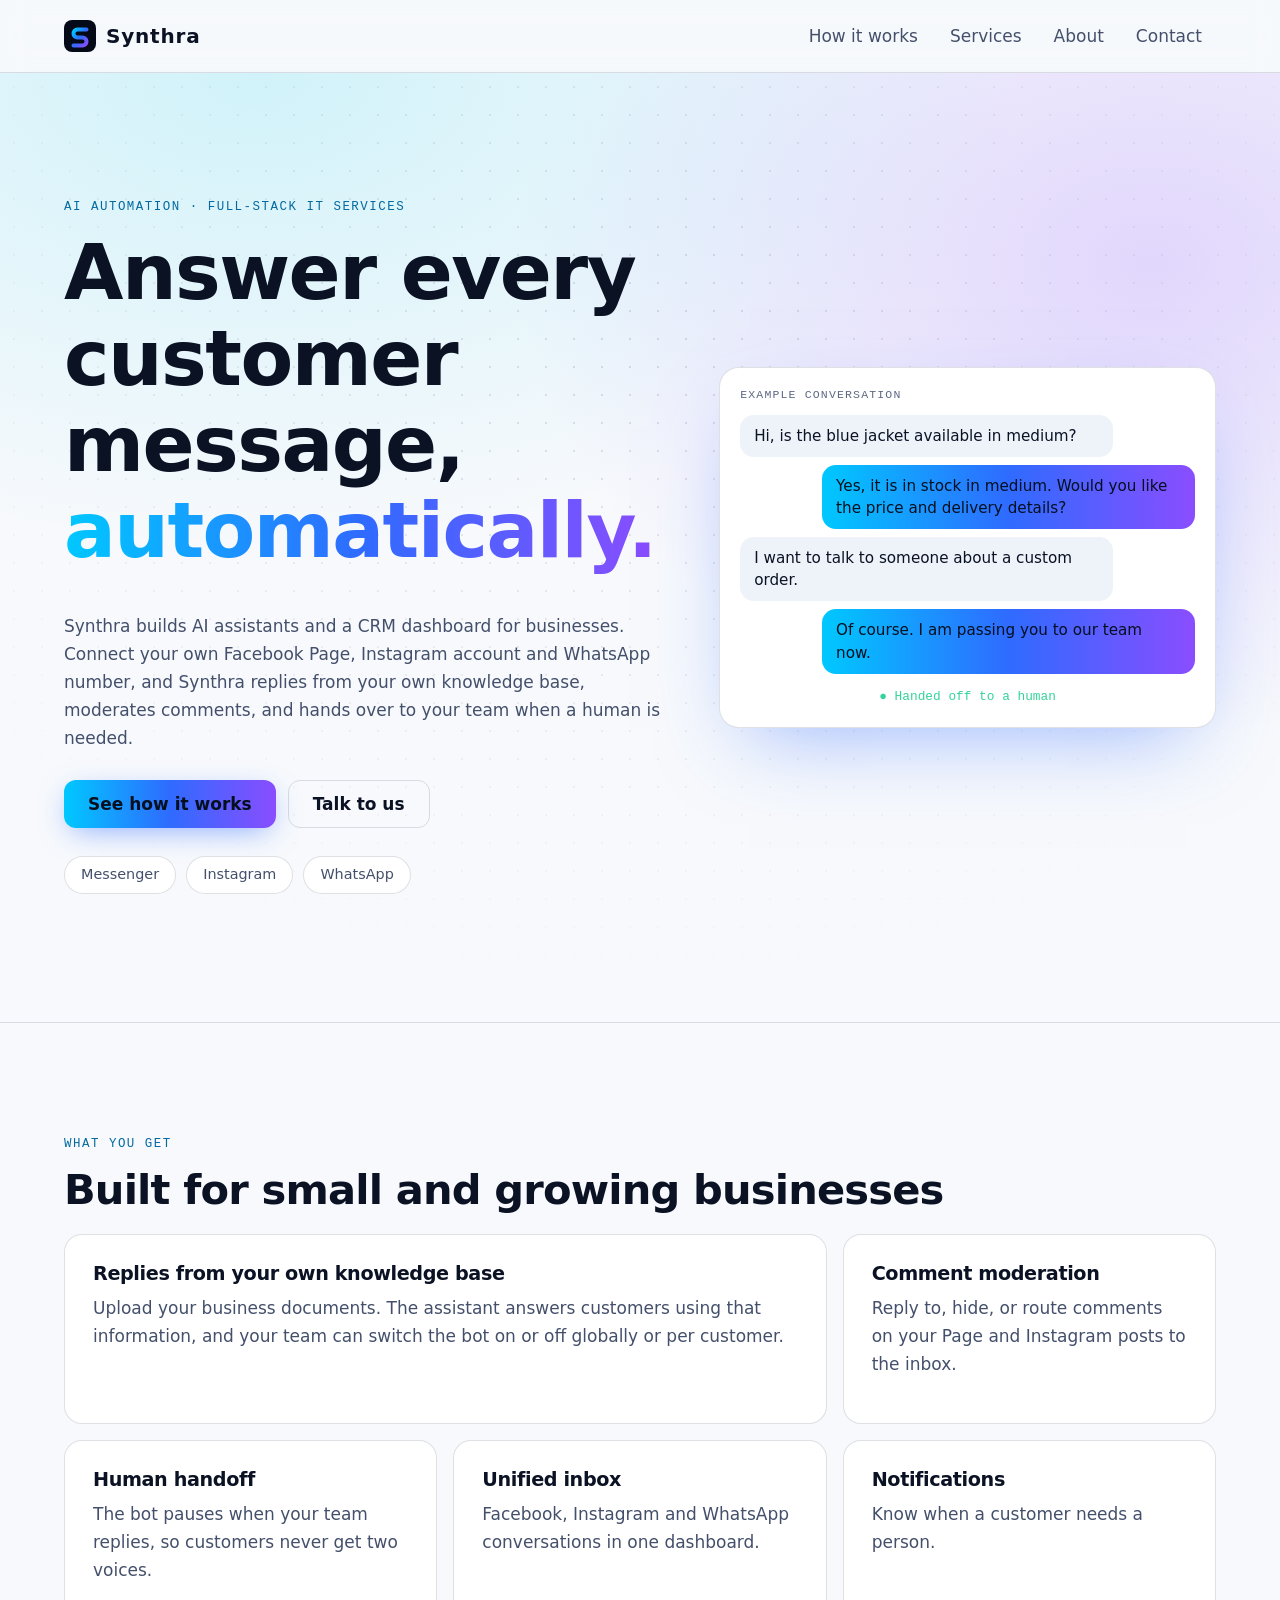
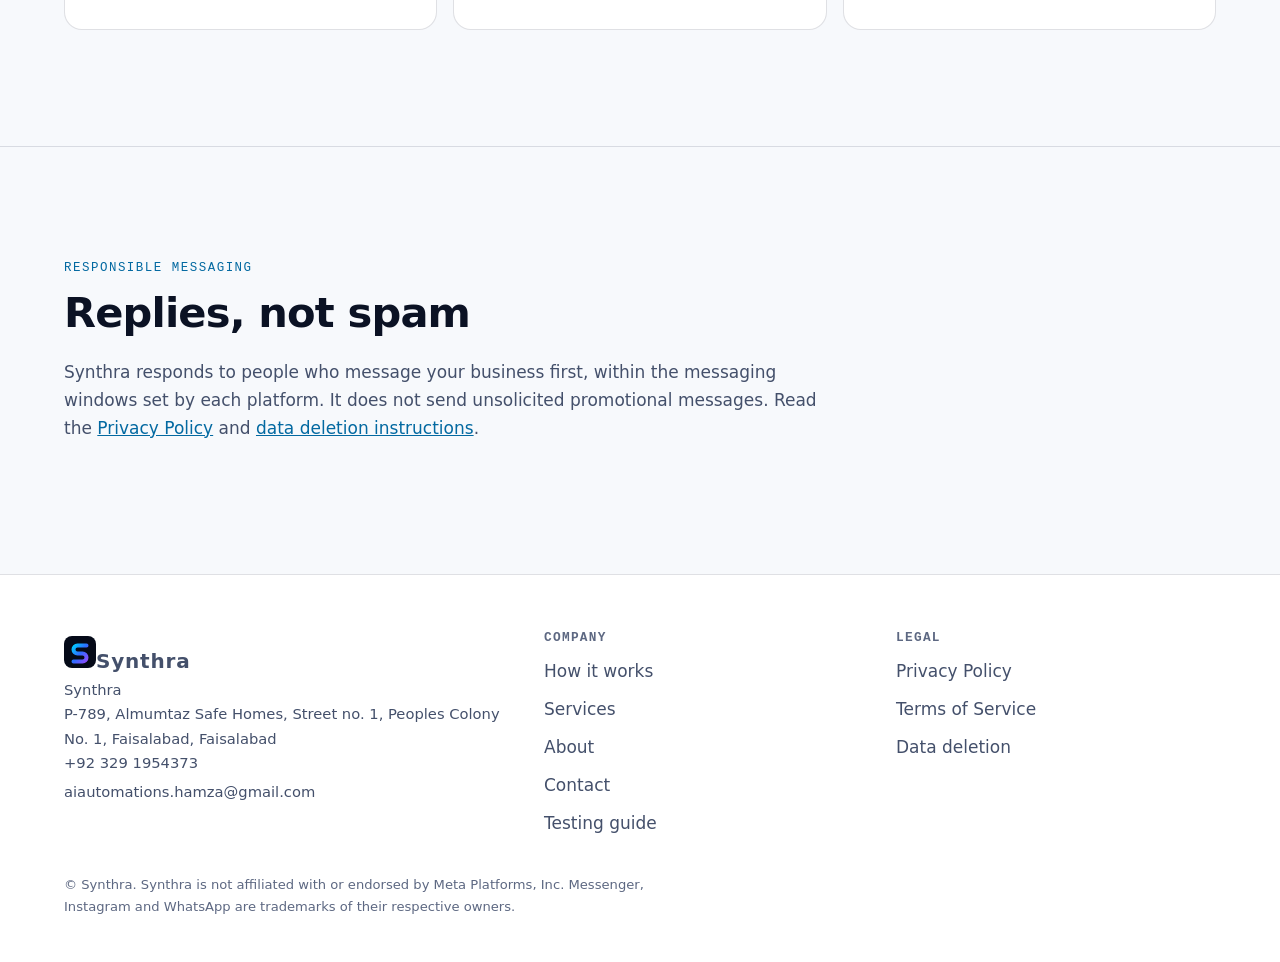
==== index.html @ 32a6c21f "First Commit" ====
<!doctype html><html lang="en"><head><meta charset="utf-8"><meta name="viewport" content="width=device-width,initial-scale=1"><title>Synthra | AI customer messaging for Messenger, Instagram and WhatsApp</title><meta name="description" content="Synthra builds AI assistants and CRM tools that help businesses answer customer messages and moderate comments on Facebook, Instagram and WhatsApp."><link rel="canonical" href="https://www.synthra.online/"><link rel="icon" href="assets/logo.svg" type="image/svg+xml"><link rel="stylesheet" href="assets/styles.css">
<script type="application/ld+json">{"@context":"https://schema.org","@type":"Organization","name":"Synthra","legalName":"Synthra","url":"https://www.synthra.online","logo":"https://www.synthra.online/assets/logo.svg","email":"aiautomations.hamza@gmail.com","telephone":"+92 329 1954373","address":{"@type":"PostalAddress","streetAddress":"P-789, Almumtaz Safe Homes, Street no. 1, Peoples Colony No. 1","addressLocality":"Faisalabad","addressCountry":"PK"}}</script></head><body>
<a class="skip" href="#main">Skip to content</a>
<header class="hd"><div class="w nav"><a class="brand" href="index.html"><img src="assets/logo.svg" alt="" width="32" height="32">Synthra</a><nav aria-label="Main"><a href="how-it-works.html">How it works</a><a href="services.html">Services</a><a href="about.html">About</a><a href="contact.html">Contact</a></nav></div></header>
<main id="main">
<section class="hero"><div class="w"><div>
<span class="eyebrow">AI automation · Full-stack IT services</span>
<h1>Answer every customer message, <span class="grad">automatically.</span></h1>
<p>Synthra builds AI assistants and a CRM dashboard for businesses. Connect your own Facebook Page, Instagram account and WhatsApp number, and Synthra replies from your own knowledge base, moderates comments, and hands over to your team when a human is needed.</p>
<div class="cta"><a class="btn p" href="how-it-works.html">See how it works</a><a class="btn" href="contact.html">Talk to us</a></div>
<div class="chan" aria-label="Supported channels"><span>Messenger</span><span>Instagram</span><span>WhatsApp</span></div></div>
<div class="chat" role="img" aria-label="Example conversation between a customer and a business assistant"><small>Example conversation</small>
<div class="m u">Hi, is the blue jacket available in medium?</div>
<div class="m a">Yes, it is in stock in medium. Would you like the price and delivery details?</div>
<div class="m u">I want to talk to someone about a custom order.</div>
<div class="m a">Of course. I am passing you to our team now.</div>
<div class="note">● Handed off to a human</div></div></div></section>
<section class="sec"><div class="w"><span class="eyebrow">What you get</span><h2>Built for small and growing businesses</h2>
<div class="bento">
<div class="card wide"><h3>Replies from your own knowledge base</h3><p>Upload your business documents. The assistant answers customers using that information, and your team can switch the bot on or off globally or per customer.</p></div>
<div class="card"><h3>Comment moderation</h3><p>Reply to, hide, or route comments on your Page and Instagram posts to the inbox.</p></div>
<div class="card"><h3>Human handoff</h3><p>The bot pauses when your team replies, so customers never get two voices.</p></div>
<div class="card"><h3>Unified inbox</h3><p>Facebook, Instagram and WhatsApp conversations in one dashboard.</p></div>
<div class="card"><h3>Notifications</h3><p>Know when a customer needs a person.</p></div></div></div></section>
<section class="sec"><div class="w"><span class="eyebrow">Responsible messaging</span><h2>Replies, not spam</h2>
<p>Synthra responds to people who message your business first, within the messaging windows set by each platform. It does not send unsolicited promotional messages. Read the <a href="privacy.html">Privacy Policy</a> and <a href="data-deletion.html">data deletion instructions</a>.</p></div></section>
</main>
<footer class="ft"><div class="w"><div class="cols"><div><a class="brand" href="index.html"><img src="assets/logo.svg" alt="" width="32" height="32">Synthra</a><address>Synthra<br>P-789, Almumtaz Safe Homes, Street no. 1, Peoples Colony No. 1, Faisalabad, Faisalabad<br>+92 329 1954373<br><a href="mailto:aiautomations.hamza@gmail.com">aiautomations.hamza@gmail.com</a></address></div><div><h3>Company</h3><a href="how-it-works.html">How it works</a><a href="services.html">Services</a><a href="about.html">About</a><a href="contact.html">Contact</a><a href="testing.html">Testing guide</a></div><div><h3>Legal</h3><a href="privacy.html">Privacy Policy</a><a href="terms.html">Terms of Service</a><a href="data-deletion.html">Data deletion</a></div></div>
<p class="fine">© Synthra. Synthra is not affiliated with or endorsed by Meta Platforms, Inc. Messenger, Instagram and WhatsApp are trademarks of their respective owners.</p></div></footer></body></html>
---- assets/styles.css ----
:root{--bg:#050A18;--s:#0A1124;--r:#101A33;--b:rgba(255,255,255,.09);--t:#F5F7FB;--t2:#A8B3CC;--t3:#7C879F;--c:#22D3EE;--v:#8A6BFF;--ok:#34D399;--g:linear-gradient(90deg,#00C8FF,#2F6BFF 50%,#8A4DFF);color-scheme:dark}
@media(prefers-color-scheme:light){:root{--bg:#F7F9FC;--s:#fff;--r:#EEF2F9;--b:rgba(10,20,50,.13);--t:#0B1224;--t2:#44506B;--t3:#5D6882;--c:#0369A1;--v:#5B3FD6;color-scheme:light}}
*{box-sizing:border-box}html{scroll-behavior:smooth}
body{margin:0;background:var(--bg);color:var(--t);font:17px/1.65 Inter,Geist,system-ui,-apple-system,"Segoe UI",Roboto,sans-serif;-webkit-font-smoothing:antialiased}
a{color:var(--c)}a:focus-visible,summary:focus-visible{outline:2px solid var(--c);outline-offset:3px;border-radius:6px}
h1,h2,h3{font-family:"Space Grotesk",Sora,Inter,system-ui,sans-serif;letter-spacing:-.02em;line-height:1.12;margin:0 0 .5em}
h1{font-size:clamp(2.5rem,6vw,4.8rem)}h2{font-size:clamp(1.7rem,3.4vw,2.6rem)}h3{font-size:1.2rem}
p{margin:0 0 1em;color:var(--t2);max-width:70ch}
.w{max-width:1200px;margin:0 auto;padding:0 24px}
.grad{background:var(--g);-webkit-background-clip:text;background-clip:text;color:transparent}
.eyebrow{font:500 .78rem/1 "JetBrains Mono",ui-monospace,Menlo,monospace;letter-spacing:.12em;text-transform:uppercase;color:var(--c);margin-bottom:16px;display:block}
.skip{position:absolute;left:-999px}.skip:focus{left:12px;top:12px;background:var(--s);padding:8px 14px;z-index:99}
.hd{position:sticky;top:0;z-index:20;background:color-mix(in srgb,var(--bg) 78%,transparent);backdrop-filter:blur(14px);border-bottom:1px solid var(--b)}
.nav{display:flex;align-items:center;justify-content:space-between;gap:12px 24px;flex-wrap:wrap;padding-top:12px;padding-bottom:12px}
.brand{display:flex;align-items:center;gap:10px;font:700 1.25rem "Space Grotesk",system-ui,sans-serif;color:var(--t);text-decoration:none;letter-spacing:.04em}
.nav nav{display:flex;gap:4px;flex-wrap:wrap}.nav nav a{color:var(--t2);text-decoration:none;padding:10px 14px;border-radius:10px;min-height:44px}
.nav nav a:hover{color:var(--t);background:var(--r)}
.btn{display:inline-flex;align-items:center;justify-content:center;min-height:48px;padding:0 24px;border-radius:12px;font-weight:600;text-decoration:none;border:1px solid var(--b);color:var(--t);background:transparent;transition:transform .2s ease-out,box-shadow .2s ease-out}
.btn:hover{transform:translateY(-2px)}.btn.p{background:var(--g);color:#04101F;border:0;box-shadow:0 8px 30px -8px rgba(47,107,255,.6)}
.cta{display:flex;gap:12px;flex-wrap:wrap;margin-top:28px}
.sec{padding:clamp(64px,9vw,120px) 0;border-top:1px solid var(--b)}
.hero{position:relative;overflow:hidden;padding:clamp(64px,10vw,128px) 0;border:0;background:radial-gradient(60% 50% at 20% 0%,rgba(34,211,238,.18),transparent),radial-gradient(50% 50% at 90% 20%,rgba(138,77,255,.2),transparent)}
.hero:before{content:"";position:absolute;inset:0;background-image:radial-gradient(var(--b) 1px,transparent 1px);background-size:28px 28px;-webkit-mask:radial-gradient(70% 70% at 50% 30%,#000,transparent);mask:radial-gradient(70% 70% at 50% 30%,#000,transparent)}
.hero .w{position:relative;display:grid;grid-template-columns:1.1fr .9fr;gap:48px;align-items:center}
.card{background:var(--s);border:1px solid var(--b);border-radius:18px;padding:28px;transition:transform .2s ease-out,border-color .2s}
.card:hover{transform:translateY(-3px);border-color:rgba(34,211,238,.4)}
.bento{display:grid;grid-template-columns:repeat(3,1fr);gap:16px}.bento .wide{grid-column:span 2}
.chan{display:flex;gap:10px;flex-wrap:wrap;margin-top:28px}.chan span{border:1px solid var(--b);border-radius:999px;padding:6px 16px;color:var(--t2);font-size:.9rem;background:var(--s)}
.chat{background:var(--s);border:1px solid var(--b);border-radius:20px;padding:20px;box-shadow:0 30px 80px -30px rgba(47,107,255,.5)}
.chat small{display:block;font:500 .72rem "JetBrains Mono",monospace;letter-spacing:.1em;text-transform:uppercase;color:var(--t3);margin-bottom:14px}
.m{max-width:82%;padding:10px 14px;border-radius:14px;margin:8px 0;font-size:.95rem;line-height:1.45}
.m.u{background:var(--r);color:var(--t)}.m.a{margin-left:auto;background:var(--g);color:#04101F}
.note{font-size:.8rem;color:var(--ok);text-align:center;margin-top:12px;font-family:"JetBrains Mono",monospace}
.steps{display:grid;grid-template-columns:repeat(4,1fr);gap:16px;counter-reset:s;padding:0;list-style:none}
.steps li{counter-increment:s}.steps li:before{content:"0" counter(s) " /";font:500 .8rem "JetBrains Mono",monospace;color:var(--c);display:block;margin-bottom:10px}
.price{display:grid;grid-template-columns:repeat(3,1fr);gap:16px}.price .hot{border-color:var(--c);box-shadow:0 0 0 1px var(--c)}
.amt{font:700 2rem "Space Grotesk",sans-serif;font-variant-numeric:tabular-nums;color:var(--t)}
ul.f{padding-left:1.1em;color:var(--t2)}ul.f li{margin:.3em 0}
.tw{overflow-x:auto;border:1px solid var(--b);border-radius:14px}table{border-collapse:collapse;width:100%;min-width:560px}
th,td{padding:12px 16px;text-align:left;border-bottom:1px solid var(--b);color:var(--t2)}th{color:var(--t);background:var(--s);position:sticky;top:0}
.legal{background:var(--bg);padding:56px 0}.legal .w{max-width:820px}.legal h2{font-size:1.5rem;margin-top:2em;padding-top:.5em}
.legal p,.legal li{color:var(--t2);font-size:1rem}.chip{display:inline-block;border:1px solid var(--b);border-radius:999px;padding:4px 12px;font-size:.8rem;margin:0 8px 8px 0;color:var(--t3)}
.toc{background:var(--s);border:1px solid var(--b);border-radius:14px;padding:16px 24px;margin:24px 0}.toc a{display:inline-block;margin:4px 14px 4px 0}
details{border:1px solid var(--b);border-radius:12px;padding:14px 18px;margin:10px 0;background:var(--s)}summary{cursor:pointer;font-weight:600}
label{display:block;font-weight:600;margin:16px 0 6px}input,textarea{width:100%;min-height:48px;padding:12px;border-radius:10px;border:1px solid var(--b);background:var(--s);color:var(--t);font:inherit}
.ft{border-top:1px solid var(--b);background:var(--s);padding:56px 0 32px;margin-top:0}.ft .cols{display:grid;grid-template-columns:1.4fr 1fr 1fr;gap:32px}
.ft h3{font-size:.8rem;font-family:"JetBrains Mono",monospace;letter-spacing:.1em;text-transform:uppercase;color:var(--t3)}
.ft a{display:block;color:var(--t2);text-decoration:none;padding:5px 0}.ft p,.ft address{font-size:.92rem;font-style:normal;color:var(--t2)}.ft .fine{margin-top:32px;font-size:.82rem;color:var(--t3)}
@media(max-width:860px){.hero .w,.bento,.price,.steps,.ft .cols{grid-template-columns:1fr}.bento .wide{grid-column:auto}}
@media(prefers-reduced-motion:no-preference){.hero{animation:glow 14s ease-in-out infinite alternate}@keyframes glow{to{background-position:6% 4%,94% 12%}}}
@media print{.hd,.ft,.toc{display:none}body{background:#fff;color:#000}p,li{color:#000}}
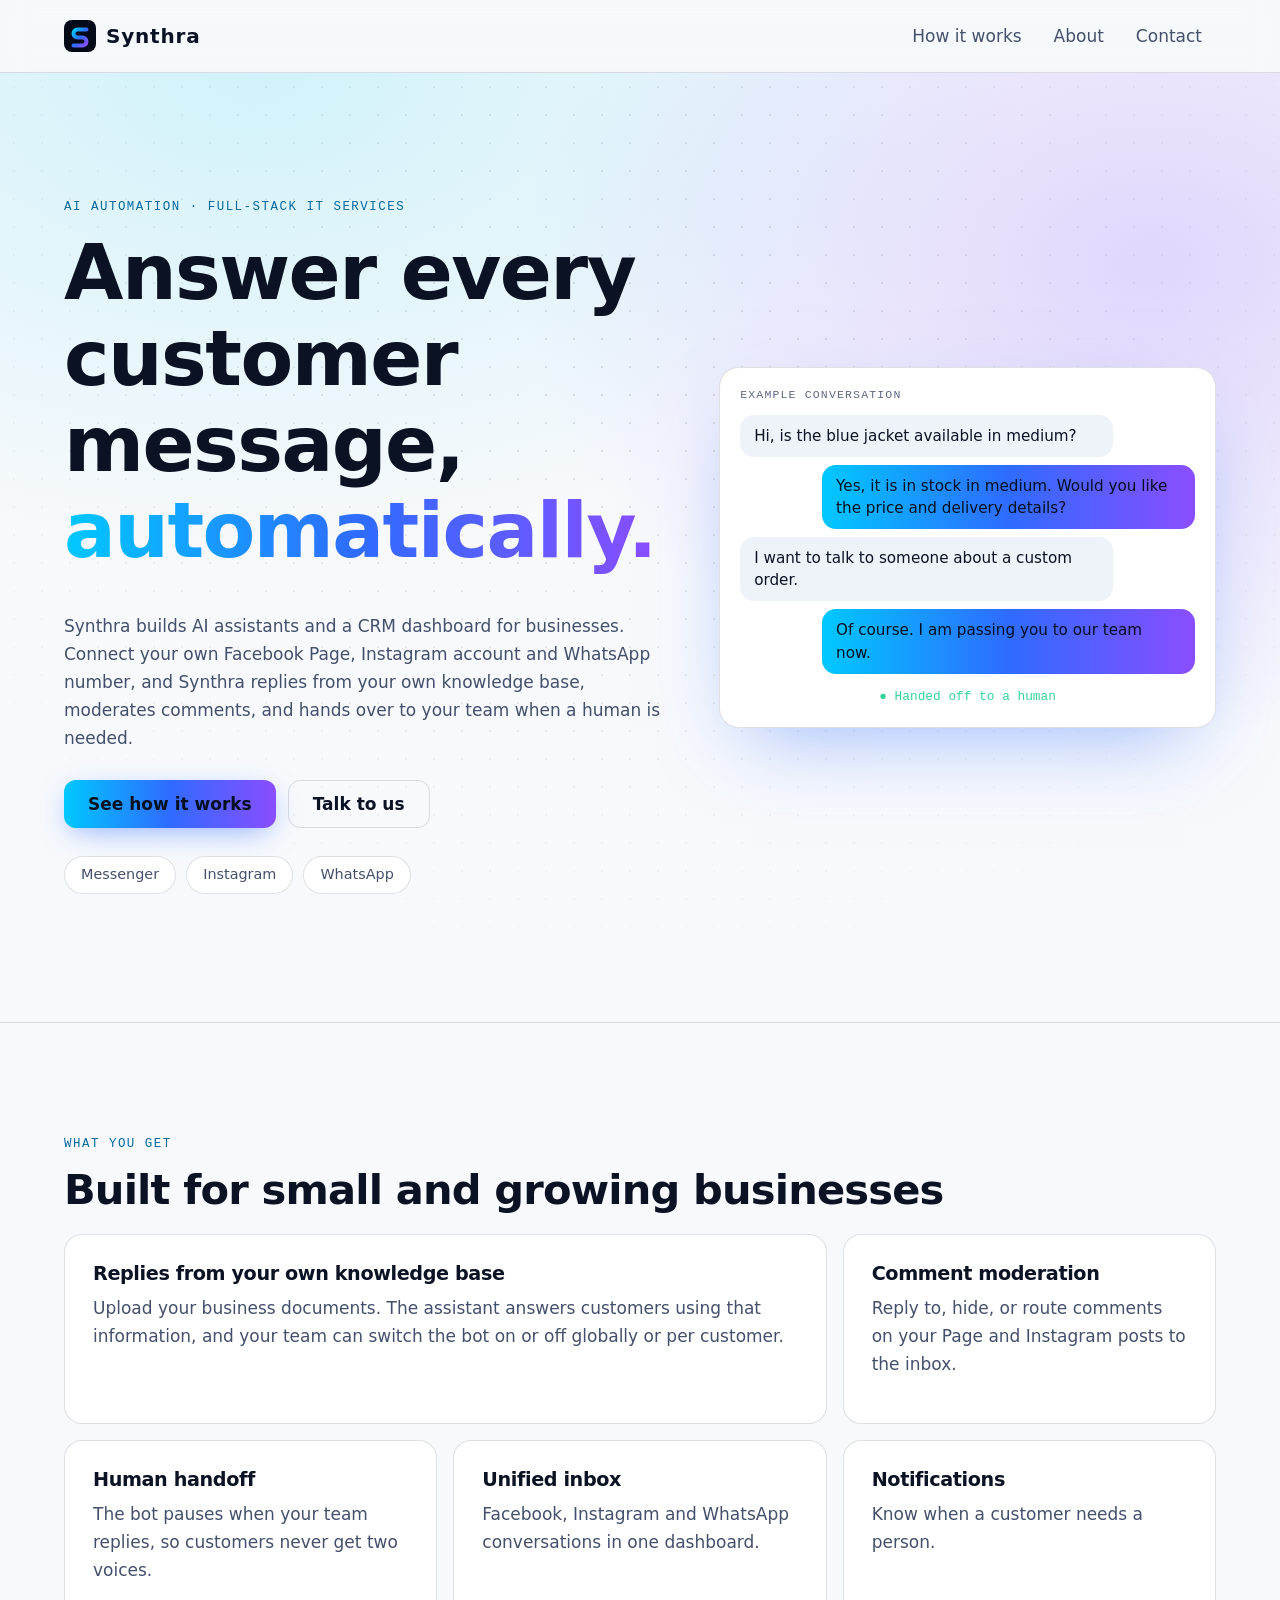
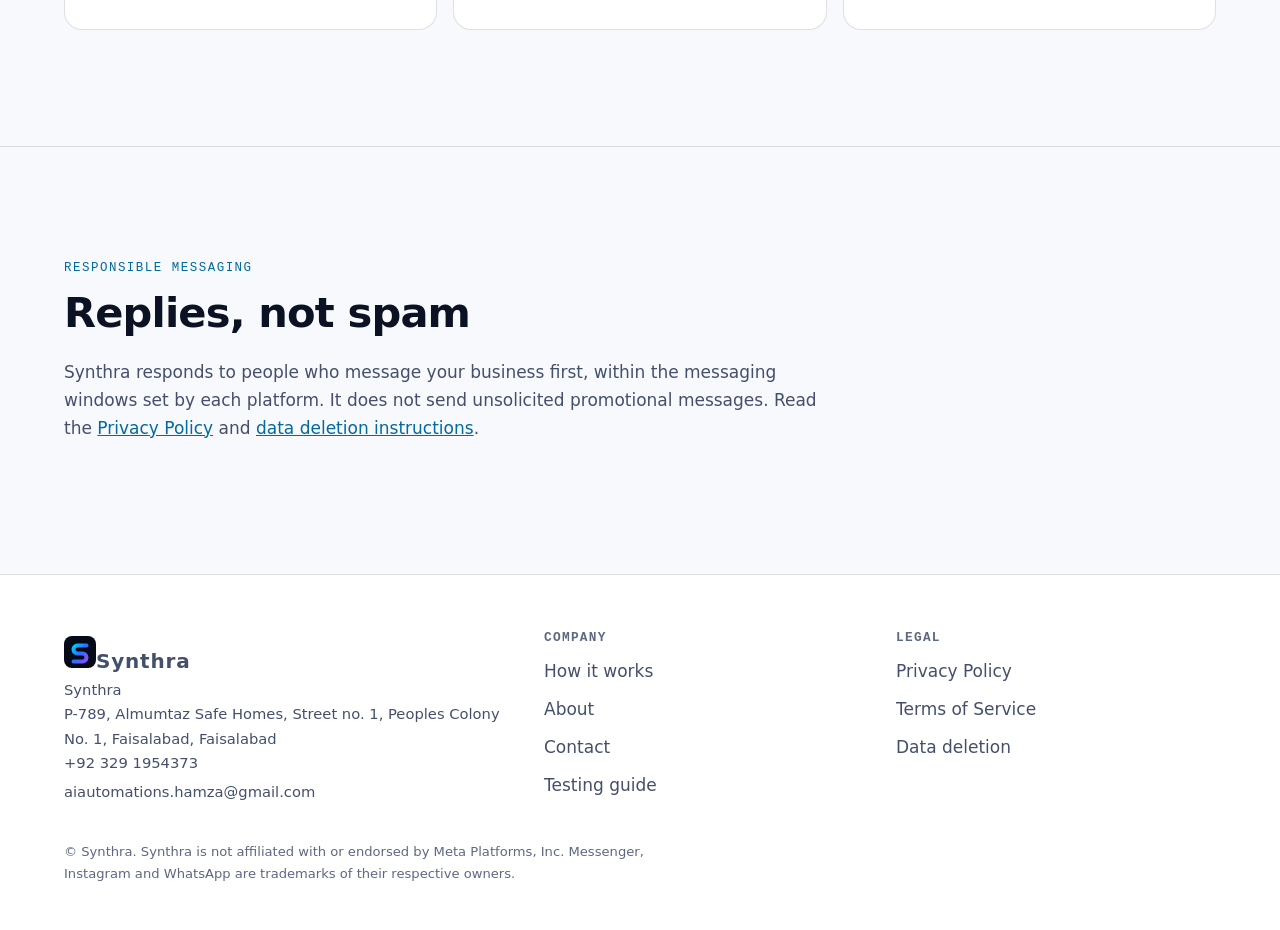
==== commit dd920617: "removing packages" ====
--- a/index.html
+++ b/index.html
@@ -1,7 +1,7 @@
 <!doctype html><html lang="en"><head><meta charset="utf-8"><meta name="viewport" content="width=device-width,initial-scale=1"><title>Synthra | AI customer messaging for Messenger, Instagram and WhatsApp</title><meta name="description" content="Synthra builds AI assistants and CRM tools that help businesses answer customer messages and moderate comments on Facebook, Instagram and WhatsApp."><link rel="canonical" href="https://www.synthra.online/"><link rel="icon" href="assets/logo.svg" type="image/svg+xml"><link rel="stylesheet" href="assets/styles.css">
 <script type="application/ld+json">{"@context":"https://schema.org","@type":"Organization","name":"Synthra","legalName":"Synthra","url":"https://www.synthra.online","logo":"https://www.synthra.online/assets/logo.svg","email":"aiautomations.hamza@gmail.com","telephone":"+92 329 1954373","address":{"@type":"PostalAddress","streetAddress":"P-789, Almumtaz Safe Homes, Street no. 1, Peoples Colony No. 1","addressLocality":"Faisalabad","addressCountry":"PK"}}</script></head><body>
 <a class="skip" href="#main">Skip to content</a>
-<header class="hd"><div class="w nav"><a class="brand" href="index.html"><img src="assets/logo.svg" alt="" width="32" height="32">Synthra</a><nav aria-label="Main"><a href="how-it-works.html">How it works</a><a href="services.html">Services</a><a href="about.html">About</a><a href="contact.html">Contact</a></nav></div></header>
+<header class="hd"><div class="w nav"><a class="brand" href="index.html"><img src="assets/logo.svg" alt="" width="32" height="32">Synthra</a><nav aria-label="Main"><a href="how-it-works.html">How it works</a><a href="about.html">About</a><a href="contact.html">Contact</a></nav></div></header>
 <main id="main">
 <section class="hero"><div class="w"><div>
 <span class="eyebrow">AI automation · Full-stack IT services</span>
@@ -25,5 +25,5 @@
 <section class="sec"><div class="w"><span class="eyebrow">Responsible messaging</span><h2>Replies, not spam</h2>
 <p>Synthra responds to people who message your business first, within the messaging windows set by each platform. It does not send unsolicited promotional messages. Read the <a href="privacy.html">Privacy Policy</a> and <a href="data-deletion.html">data deletion instructions</a>.</p></div></section>
 </main>
-<footer class="ft"><div class="w"><div class="cols"><div><a class="brand" href="index.html"><img src="assets/logo.svg" alt="" width="32" height="32">Synthra</a><address>Synthra<br>P-789, Almumtaz Safe Homes, Street no. 1, Peoples Colony No. 1, Faisalabad, Faisalabad<br>+92 329 1954373<br><a href="mailto:aiautomations.hamza@gmail.com">aiautomations.hamza@gmail.com</a></address></div><div><h3>Company</h3><a href="how-it-works.html">How it works</a><a href="services.html">Services</a><a href="about.html">About</a><a href="contact.html">Contact</a><a href="testing.html">Testing guide</a></div><div><h3>Legal</h3><a href="privacy.html">Privacy Policy</a><a href="terms.html">Terms of Service</a><a href="data-deletion.html">Data deletion</a></div></div>
+<footer class="ft"><div class="w"><div class="cols"><div><a class="brand" href="index.html"><img src="assets/logo.svg" alt="" width="32" height="32">Synthra</a><address>Synthra<br>P-789, Almumtaz Safe Homes, Street no. 1, Peoples Colony No. 1, Faisalabad, Faisalabad<br>+92 329 1954373<br><a href="mailto:aiautomations.hamza@gmail.com">aiautomations.hamza@gmail.com</a></address></div><div><h3>Company</h3><a href="how-it-works.html">How it works</a><a href="about.html">About</a><a href="contact.html">Contact</a><a href="testing.html">Testing guide</a></div><div><h3>Legal</h3><a href="privacy.html">Privacy Policy</a><a href="terms.html">Terms of Service</a><a href="data-deletion.html">Data deletion</a></div></div>
 <p class="fine">© Synthra. Synthra is not affiliated with or endorsed by Meta Platforms, Inc. Messenger, Instagram and WhatsApp are trademarks of their respective owners.</p></div></footer></body></html>
